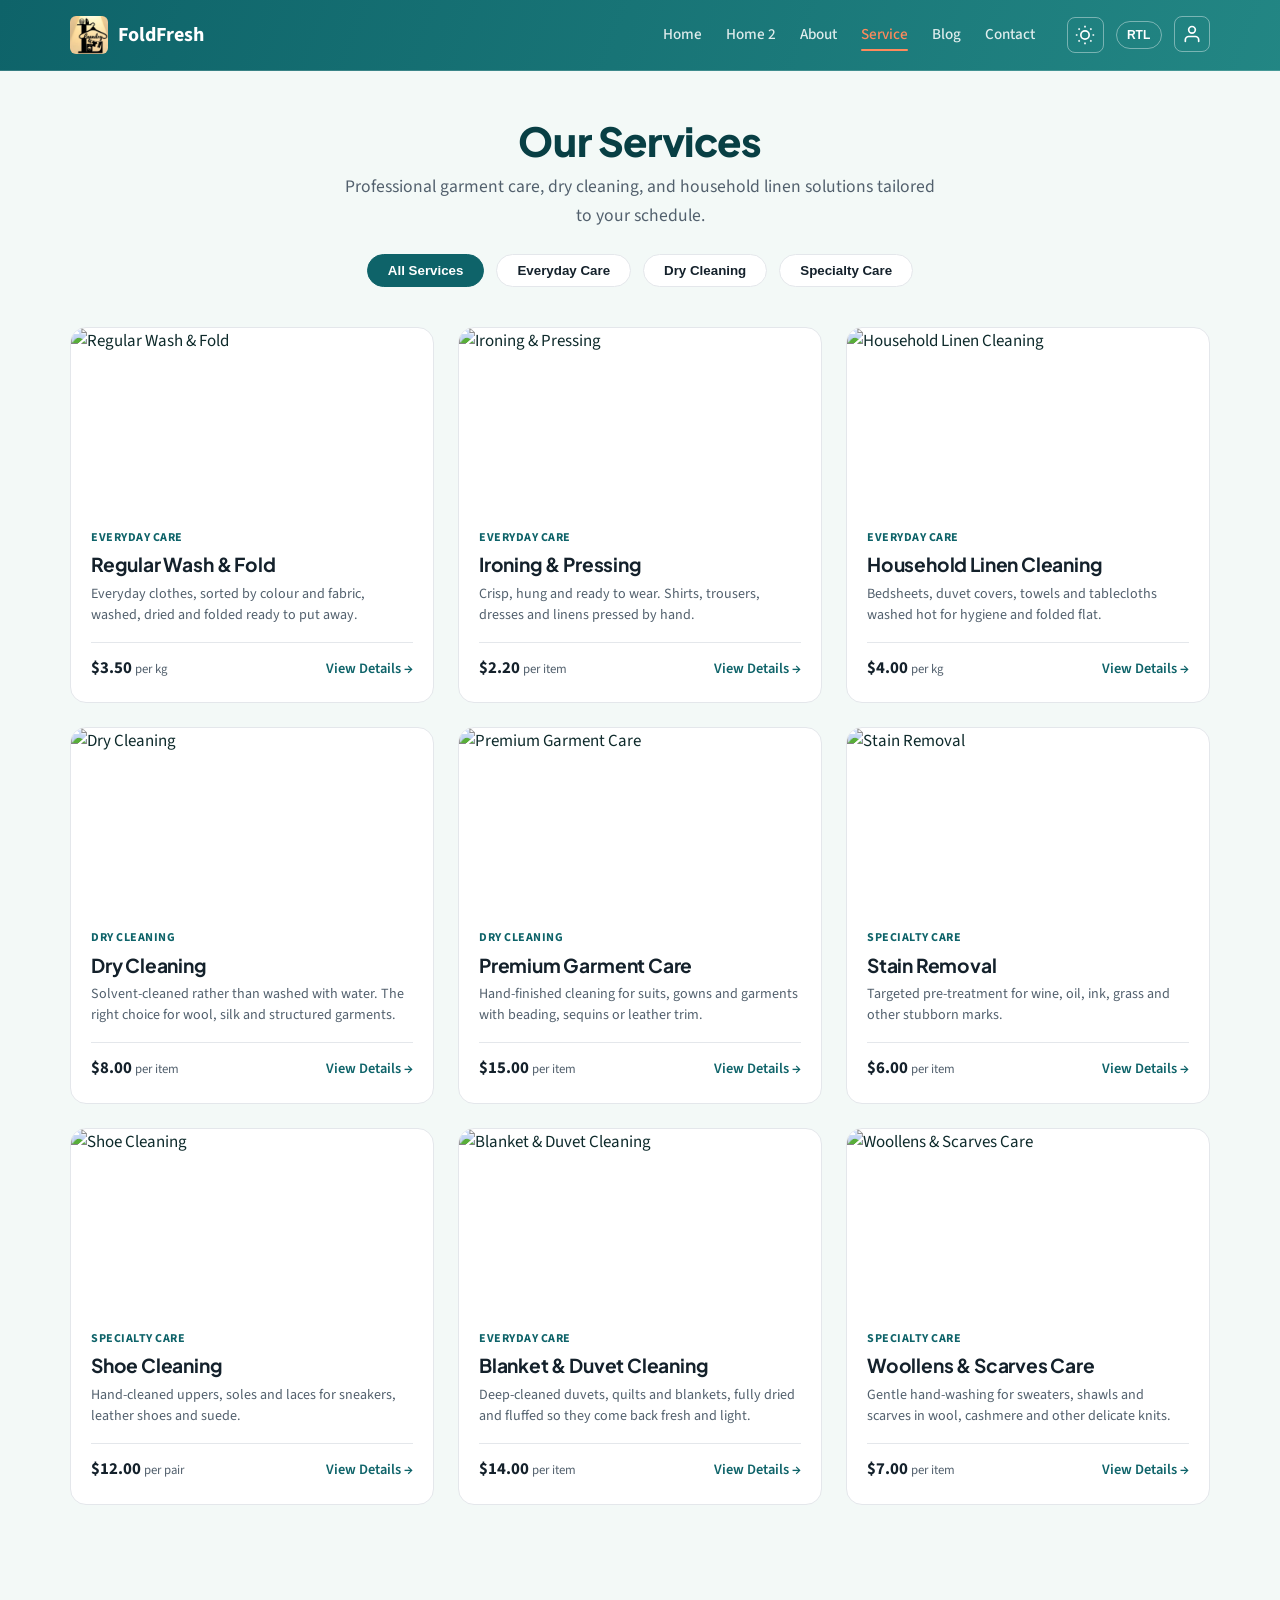
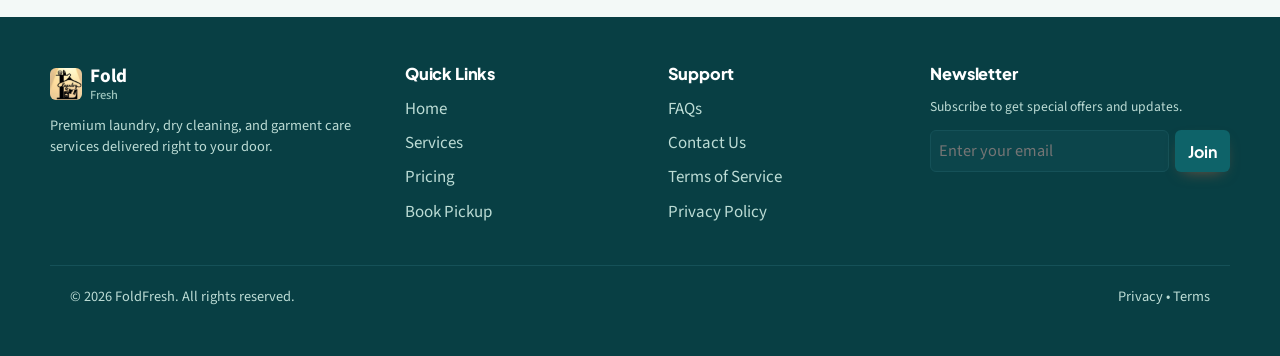
==== services.html @ db2abcd6 "first commit" ====
<!doctype html>
<html lang="en" data-theme="light" dir="ltr">
<head>
<meta charset="utf-8">
<meta name="viewport" content="width=device-width,initial-scale=1">
<title>Our Services | FoldFresh</title>
<link rel="icon" href="assets/favicon.svg" type="image/svg+xml">
<link rel="stylesheet" href="css/style.css">
<style>
  :root{--bg:#f3f9f7;--panel:#ffffff;--ink:#0e2a2b;--ink2:#4b6664;--teal:#0E6369;--teal-d:#083f44;--aqua:#3BB0A4;--coral:#ff8a5c;--coral-d:#e26a3d;--line:#d7e6e2;--ok:#2f8f5b;--warn:#c96a1f;--bad:#d1493f;--r:14px;--wrap:1180px;--fh:'Plus Jakarta Sans',system-ui,sans-serif;--fb:'Source Sans 3',system-ui,sans-serif}
html{scroll-behavior:smooth;scroll-padding-top:84px}
body{margin:0;background:var(--bg);color:var(--ink);font:400 1.06rem/1.65 var(--fb);-webkit-font-smoothing:antialiased}
img{max-width:100%;display:block}a{color:inherit}
h1,h2,h3,h4{font-family:var(--fh);line-height:1.12;margin:0 0 .5em;letter-spacing:-.01em;font-weight:800;color:var(--teal-d)}
h1{font-size:clamp(2.4rem,5.4vw,4.2rem)}h2{font-size:clamp(1.7rem,3.2vw,2.5rem)}h3{font-size:1.22rem}h4{font-size:1.02rem}
p{margin:0 0 1em}
.wrap{max-width:var(--wrap);margin:0 auto;padding:0 1.25rem}
  .section { padding: 3rem 0; }
  
  /* Filter Buttons */
  .filter-bar { display: flex; gap: 0.75rem; justify-content: center; flex-wrap: wrap; margin-bottom: 2.5rem; }
  .filter-btn { background: var(--card-bg); border: 1px solid var(--border-color); color: var(--text-main); padding: 0.5rem 1.25rem; border-radius: 20px; font-weight: 600; cursor: pointer; transition: all 0.2s ease; }
  .filter-btn.active, .filter-btn:hover { background: var(--accent-color); color: #ffffff; border-color: var(--accent-color); }

  /* Services Grid */
  .services-grid { display: grid; grid-template-columns: repeat(3, 1fr); gap: 1.5rem; }
  @media (max-width: 900px) { .services-grid { grid-template-columns: repeat(2, 1fr); } }
  @media (max-width: 600px) { .services-grid { grid-template-columns: 1fr; } }

  .service-card { background: var(--card-bg); border: 1px solid var(--border-color); border-radius: 16px; overflow: hidden; display: flex; flex-direction: column; transition: transform 0.2s ease, box-shadow 0.2s ease; }
  .service-card:hover { transform: translateY(-4px); box-shadow: 0 8px 20px rgba(0,0,0,0.06); }
  .card-img { width: 100%; height: 180px; object-fit: cover; }
  .card-body { padding: 1.25rem; display: flex; flex-direction: column; flex-grow: 1; }
  .card-cat { font-size: 0.75rem; font-weight: 700; color: var(--accent-color); text-transform: uppercase; letter-spacing: 0.5px; margin-bottom: 0.4rem; }
  .card-title { font-size: 1.2rem; font-weight: 700; color: var(--text-main); margin: 0 0 0.5rem 0; }
  .card-desc { font-size: 0.88rem; color: var(--text-muted); line-height: 1.5; margin: 0 0 1rem 0; flex-grow: 1; }
  .card-meta { display: flex; justify-content: space-between; align-items: center; border-top: 1px solid var(--border-color); padding-top: 0.75rem; margin-top: auto; }
  .card-price { font-size: 1.05rem; font-weight: 700; color: var(--text-main); }
  .card-link { color: var(--accent-color); font-weight: 600; text-decoration: none; font-size: 0.9rem; }
  .card-link:hover { text-decoration: underline; }

  /* Footer Styling */
  .site-footer { background: var(--teal-d); color: #bcdcd5; padding: 0 0 2rem; margin-top: 4rem; }
  .fgrid4 { display: grid; grid-template-columns: 1.4fr 1fr 1fr 1.3fr; gap: 2rem; padding: 3rem 0 2rem; }
  @media (max-width: 850px) { .fgrid4 { grid-template-columns: 1fr 1fr; } }
  @media (max-width: 520px) { .fgrid4 { grid-template-columns: 1fr; } }
  .site-footer h4 { color: #fff; margin-bottom: .8rem; margin-top: 0; }
  .site-footer ul { list-style: none; padding: 0; margin: 0; }
  .site-footer li { margin-bottom: .4rem; }
  .site-footer a { text-decoration: none; color: #bcdcd5; transition: color 0.2s; }
  .site-footer a:hover { color: var(--coral); }
  .site-footer .logo b { color: #fff; }
  .site-footer .logo small { color: #9cc4bc; }
  .nl { display: flex; gap: .4rem; }
  .nl input { border-color: #155158; background: #0c454b; color: #fff; border: 1px solid #155158; padding: 0.5rem; border-radius: 6px; width: 100%; }
  .legal { border-top: 1px solid #155158; padding-top: 1.2rem; font-size: .9rem; display: flex; justify-content: space-between; flex-wrap: wrap; gap: .6rem; }
</style>
</head>
<body>

<!-- UPDATED NAVBAR -->
<header class="site-header">
  <div class="wrap header-wrap">
    <a href="index.html" class="logo">
      <img src="assets/logo.png" alt="Brand Logo" width="38" height="38">
      <span class="logo-text">FoldFresh</span>
    </a>
    
    <nav class="nav-container">
      <div class="nav-menu-drawer" id="navMenuDrawer">
        <ul class="nav-links">
          <li><a href="index.html" >Home</a></li>
          <li><a href="home-niche.html">Home 2</a></li>
          <li><a href="about.html">About</a></li>
          <li><a href="services.html" class="is-active">Service</a></li>
          <li><a href="blog.html">Blog</a></li>
          <li><a href="contact.html">Contact</a></li>
        </ul>

        <div class="header-actions">
          <button class="icon-btn theme-toggle" id="themeToggleBtn" aria-label="Toggle Dark/Light Mode" title="Toggle Theme">
            <svg class="sun-icon" width="20" height="20" viewBox="0 0 24 24" fill="none" stroke="currentColor" stroke-width="2"><circle cx="12" cy="12" r="5"/><path d="M12 1v2M12 21v2M4.22 4.22l1.42 1.42M18.36 18.36l1.42 1.42M1 12h2M21 12h2M4.22 19.78l1.42-1.42M18.36 5.64l1.42-1.42"/></svg>
            <svg class="moon-icon" width="20" height="20" viewBox="0 0 24 24" fill="none" stroke="currentColor" stroke-width="2"><path d="M21 12.79A9 9 0 1 1 11.21 3 7 7 0 0 0 21 12.79z"/></svg>
          </button>

          <button class="pill-toggle-btn rtl-toggle" id="rtlToggleBtn" aria-label="Toggle RTL Direction">RTL</button>

          <div class="profile-dropdown-wrapper">
            <button class="icon-btn profile-btn" id="profileDropdownBtn" aria-label="User Account Menu">
              <svg width="20" height="20" viewBox="0 0 24 24" fill="none" stroke="currentColor" stroke-width="2" stroke-linecap="round" stroke-linejoin="round">
                <path d="M20 21v-2a4 4 0 0 0-4-4H8a4 4 0 0 0-4 4v2"></path>
                <circle cx="12" cy="7" r="4"></circle>
              </svg>
            </button>

            <div class="profile-dropdown-menu" id="profileDropdownMenu">
              <div class="dropdown-header">
                <h4>FoldFresh</h4>
                
              </div>
              <ul class="dropdown-links">
                <li><a href="login.html">Login</a></li>
                <li><a href="login.html">Signup</a></li>
              </ul>
            </div>
          </div>
        </div>
      </div>

      <button class="nav-toggle" id="navToggleBtn" aria-label="Toggle menu" aria-expanded="false">
        <span></span><span></span><span></span>
      </button>
    </nav>
  </div>
</header>

<main class="wrap">
  <!-- PAGE HEADER -->
  <section style="text-align: center; padding: 3rem 0 1.5rem;">
    <h1 style="font-size: 2.5rem; margin: 0 0 0.5rem 0;">Our Services</h1>
    <p style="color: var(--text-muted); font-size: 1.1rem; max-width: 600px; margin: 0 auto;">
      Professional garment care, dry cleaning, and household linen solutions tailored to your schedule.
    </p>
  </section>

  <!-- CATEGORY FILTER TABS -->
  <div class="filter-bar" id="filterBar">
    <button class="filter-btn active" data-cat="all">All Services</button>
    <button class="filter-btn" data-cat="everyday">Everyday Care</button>
    <button class="filter-btn" data-cat="dryclean">Dry Cleaning</button>
    <button class="filter-btn" data-cat="specialty">Specialty Care</button>
  </div>

  <!-- SERVICES LISTING GRID -->
  <section class="section" style="padding-top: 0;">
    <div class="services-grid" id="servicesGrid"></div>
  </section>
</main>

<!-- FOOTER -->
<footer class="site-footer">
  <div class="wrap fgrid4">
    <div class="footer-col">
      <a href="index.html" class="logo" style="display: flex; align-items: center; gap: 0.5rem; text-decoration: none;">
        <img src="assets/logo.png" alt="Brand Logo" width="32" height="32">
        <span style="font-size: 1.2rem;"><b>Fold</b><small>Fresh</small></span>
      </a>
      <p style="font-size: 0.9rem; margin-top: 0.75rem; line-height: 1.5;">
        Premium laundry, dry cleaning, and garment care services delivered right to your door.
      </p>
    </div>

    <div class="footer-col">
      <h4>Quick Links</h4>
      <ul>
        <li><a href="index.html">Home</a></li>
        <li><a href="service.html">Services</a></li>
        <li><a href="pricing.html">Pricing</a></li>
        <li><a href="book.html">Book Pickup</a></li>
      </ul>
    </div>

    <div class="footer-col">
      <h4>Support</h4>
      <ul>
        <li><a href="faq.html">FAQs</a></li>
        <li><a href="contact.html">Contact Us</a></li>
        <li><a href="terms.html">Terms of Service</a></li>
        <li><a href="privacy.html">Privacy Policy</a></li>
      </ul>
    </div>

    <div class="footer-col">
      <h4>Newsletter</h4>
      <p style="font-size: 0.85rem; margin-bottom: 0.75rem;">Subscribe to get special offers and updates.</p>
      <form class="nl" onsubmit="event.preventDefault();">
        <input type="email" placeholder="Enter your email" required>
        <button type="submit" class="btn" style="background: var(--accent-color); color: #fff; border: none; padding: 0.5rem 0.8rem; border-radius: 6px; cursor: pointer;">Join</button>
      </form>
    </div>
  </div>

  <div class="wrap legal">
    <p>&copy; 2026 FoldFresh. All rights reserved.</p>
    <div>
      <a href="privacy.html">Privacy</a> &bull; <a href="terms.html">Terms</a>
    </div>
  </div>
</footer>

<script src="js/data.js"></script>
<script>
  document.addEventListener("DOMContentLoaded", () => {
    const servicesGrid = document.getElementById("servicesGrid");
    const filterBtns = document.querySelectorAll(".filter-btn");

    // Render Cards Function
    function renderServices(categoryFilter = "all") {
      const filtered = categoryFilter === "all" 
        ? SERVICES 
        : SERVICES.filter(s => s.cat === categoryFilter);

      servicesGrid.innerHTML = filtered.map(s => {
        const unitText = UNIT_LABEL[s.unit] || s.unit;
        const catText = CATS[s.cat] || s.cat;
        
        return `
          <div class="service-card">
            <img src="${U(s.img)}" alt="${s.name}" class="card-img" loading="lazy">
            <div class="card-body">
              <span class="card-cat">${catText}</span>
              <h3 class="card-title">${s.name}</h3>
              <p class="card-desc">${s.short}</p>
              <div class="card-meta">
                <span class="card-price">$${s.price.toFixed(2)} <small style="font-weight:normal; font-size:0.8rem; color:var(--text-muted);">${unitText}</small></span>
                <a href="service-detail.html?id=${s.id}" class="card-link">View Details &rarr;</a>
              </div>
            </div>
          </div>
        `;
      }).join('');
    }

    // Initial Render
    renderServices("all");

    // Filter Click Handlers
    filterBtns.forEach(btn => {
      btn.addEventListener("click", () => {
        filterBtns.forEach(b => b.classList.remove("active"));
        btn.classList.add("active");
        renderServices(btn.dataset.cat);
      });
    });
  });
</script>
</body>
</html>
---- css/style.css ----
@import url('https://fonts.googleapis.com/css2?family=Plus+Jakarta+Sans:wght@500;600;700;800&family=Source+Sans+3:ital,wght@0,400;0,500;0,600;1,400&display=swap');
*,*::before,*::after{box-sizing:border-box}
:root{--bg:#f3f9f7;--panel:#ffffff;--ink:#0e2a2b;--ink2:#4b6664;--teal:#0E6369;--teal-d:#083f44;--aqua:#3BB0A4;--coral:#ff8a5c;--coral-d:#e26a3d;--line:#d7e6e2;--ok:#2f8f5b;--warn:#c96a1f;--bad:#d1493f;--r:14px;--wrap:1180px;--fh:'Plus Jakarta Sans',system-ui,sans-serif;--fb:'Source Sans 3',system-ui,sans-serif;--brand-gradient:linear-gradient(110deg,#0E6369 0%,#3BB0A4 100%);--contrast:var(--coral);--contrast-d:var(--coral-d)}
html{scroll-behavior:smooth;scroll-padding-top:84px}
body{margin:0;background:var(--bg);color:var(--ink);font:400 1.06rem/1.65 var(--fb);-webkit-font-smoothing:antialiased}
img{max-width:100%;display:block}a{color:inherit}
h1,h2,h3,h4{font-family:var(--fh);line-height:1.12;margin:0 0 .5em;letter-spacing:-.01em;font-weight:800;color:var(--teal-d)}
h1{font-size:clamp(2.4rem,5.4vw,4.2rem)}h2{font-size:clamp(1.7rem,3.2vw,2.5rem)}h3{font-size:1.22rem}h4{font-size:1.02rem}
p{margin:0 0 1em}
.wrap{max-width:var(--wrap);margin:0 auto;padding:0 1.25rem}
.section{padding:clamp(3rem,7vw,5.5rem) 0}
.section.alt{background:var(--panel);border-block:1px solid var(--line)}
.section.dark{background:var(--teal-d);color:#dcefe9}.section.dark h1,.section.dark h2,.section.dark h3{color:#fff}.section.dark .muted,.section.dark .lead{color:#a9cfc7}
.section-head{max-width:40rem;margin-bottom:2.2rem}
.lead{font-size:1.2rem;color:var(--ink2);max-width:36em}.muted{color:var(--ink2)}.small{font-size:.92rem}
.skip{position:absolute;left:-999px}.skip:focus{left:1rem;top:1rem;background:var(--coral);color:#fff;padding:.5rem 1rem;z-index:99;border-radius:8px}
:focus-visible{outline:3px solid var(--teal);outline-offset:3px}
.section.dark :focus-visible,.site-footer :focus-visible{outline-color:var(--coral)}
/* buttons */
.btn{display:inline-flex;align-items:center;justify-content:center;gap:.5rem;font:700 1rem var(--fh);padding:.85rem 1.4rem;border:2px solid var(--coral);background:var(--coral);color:#fff;border-radius:99px;text-decoration:none;cursor:pointer;transition:transform .15s,background .15s,box-shadow .15s;box-shadow:0 6px 16px -8px rgba(226,106,61,.6)}
.btn:hover{background:var(--coral-d);border-color:var(--coral-d);transform:translateY(-2px)}.btn:active{transform:none}
.btn-ghost{background:transparent;color:var(--teal-d);border-color:var(--teal-d);box-shadow:none}.btn-ghost:hover{background:var(--teal-d);color:#fff}
.btn-dark{background:var(--teal-d);border-color:var(--teal-d);box-shadow:none}.btn-dark:hover{background:#062e32}
.btn-sm{padding:.5rem .95rem;font-size:.9rem}
.section.dark .btn-ghost{color:#fff;border-color:#fff}.section.dark .btn-ghost:hover{background:#fff;color:var(--teal-d)}
.btn[disabled]{opacity:.5;cursor:not-allowed;transform:none}
.link{font-family:var(--fh);font-weight:700;color:var(--teal);text-decoration-thickness:2px;text-underline-offset:4px}

@media(max-width:1020px){.burger{display:inline-grid}.nav{display:none;position:absolute;top:100%;left:0;right:0;flex-direction:column;background:var(--bg);padding:1rem 1.25rem 1.4rem;border-bottom:1px solid var(--line);gap:.7rem}.nav.open{display:flex}}
/* icons */
.ico{width:1em;height:1em;stroke:currentColor;fill:none;stroke-width:1.8;stroke-linecap:round;stroke-linejoin:round;flex:none}
/* hero */
.hero{padding:clamp(2.4rem,6vw,5rem) 0 clamp(2.2rem,5vw,4rem);border-bottom:1px solid var(--line);background:radial-gradient(1100px 500px at 85% -10%,#e3f4ee 0%,transparent 60%)}
.hero-grid{display:grid;grid-template-columns:1.05fr .95fr;gap:3rem;align-items:center}
.cta-row{display:flex;flex-wrap:wrap;gap:.8rem;margin:1.6rem 0}
.hero-facts{list-style:none;padding:0;margin:1.8rem 0 0;display:flex;gap:1.5rem;flex-wrap:wrap;color:var(--ink2);font-size:1rem}
.hero-facts li{display:flex;gap:.5rem;align-items:center}.hero-facts .ico{color:var(--aqua);font-size:1.3rem}
.porthole{position:relative;aspect-ratio:1;max-width:480px;margin-inline:auto;width:100%;border-radius:50%;background:var(--teal-d);box-shadow:0 20px 50px -20px rgba(8,63,68,.5)}
.porthole::before{content:"";position:absolute;inset:-14px;border-radius:50%;border:14px solid #eef6f3;box-shadow:0 0 0 2px var(--line)}
.porthole .glass{position:absolute;inset:16px;border-radius:50%;overflow:hidden;background:#0a4a50}
.porthole .glass img{width:100%;height:100%;object-fit:cover;opacity:.9;animation:spin 14s linear infinite}
.porthole .ring{position:absolute;inset:16px;border-radius:50%;border:5px solid rgba(255,255,255,.18);pointer-events:none}
.porthole .door-open{clip-path:circle(0% at 50% 50%);animation:open 1.4s cubic-bezier(.2,.8,.2,1) both}
@keyframes spin{from{transform:rotate(0)}to{transform:rotate(360deg)}}
@keyframes open{from{clip-path:circle(0% at 50% 50%)}to{clip-path:circle(75% at 50% 50%)}}
@media(max-width:900px){.hero-grid{grid-template-columns:1fr}.porthole{max-width:340px}}
.page-head{padding:clamp(2.4rem,5vw,4rem) 0 2rem;border-bottom:1px solid var(--line)}
.page-head h1{font-size:clamp(2.1rem,4.6vw,3.4rem);margin-bottom:.3em}
.crumbs{font:600 .88rem var(--fh);color:var(--ink2);margin-bottom:1rem}.crumbs a{text-decoration:none;color:var(--teal);border-bottom:1px solid var(--line)}
/* layout helpers */
.grid{display:grid;gap:1.5rem}.g2{grid-template-columns:repeat(2,1fr)}.g3{grid-template-columns:repeat(3,1fr)}.g4{grid-template-columns:repeat(4,1fr)}
.split{display:grid;grid-template-columns:1fr 1fr;gap:3rem;align-items:center}
@media(max-width:900px){.g3,.g4{grid-template-columns:repeat(2,1fr)}.split{grid-template-columns:1fr;gap:1.8rem}}
@media(max-width:600px){.g2,.g3,.g4{grid-template-columns:1fr}}
.svc-grid{display:grid;grid-template-columns:repeat(auto-fill,minmax(260px,1fr));gap:1.6rem}
/* service card */
.scard{background:var(--panel);border:1.5px solid var(--line);border-radius:var(--r);overflow:hidden;display:flex;flex-direction:column;transition:box-shadow .2s,transform .2s}
.scard:hover{box-shadow:0 16px 34px -22px rgba(8,63,68,.4);transform:translateY(-3px)}
.scard .ph{position:relative;display:block;aspect-ratio:4/3;overflow:hidden;background:#dcece7}
.scard .ph img{width:100%;height:100%;object-fit:cover;transition:transform .5s}
.scard:hover .ph img{transform:scale(1.06)}
.scard .cat-pill{position:absolute;left:10px;top:10px;background:rgba(14,42,43,.75);color:#fff;font:700 .72rem var(--fh);padding:.25rem .6rem;border-radius:99px}
.scard .body{padding:1.1rem 1.1rem 1.3rem;display:flex;flex-direction:column;gap:.4rem;flex:1}
.scard h3{margin:0;font-size:1.15rem}.scard h3 a{text-decoration:none;color:var(--teal-d)}.scard h3 a:hover{text-decoration:underline}
.scard .sub{color:var(--ink2);font-size:.97rem;flex:1}
.scard .row{display:flex;align-items:center;justify-content:space-between;gap:.5rem;margin-top:.5rem;padding-top:.7rem;border-top:1px dashed var(--line)}
.price{font:800 1.25rem var(--fh);color:var(--teal-d)}.price small{font:500 .85rem var(--fb);color:var(--ink2)}
.tag{display:inline-block;font:700 .76rem var(--fh);padding:.16rem .58rem;border-radius:99px;border:1.5px solid var(--line);background:#eef6f3;color:var(--teal-d)}
.tag.turn{background:#fff2ea;border-color:#f6cdb2;color:var(--coral-d)}
.heart{width:36px;height:36px;border-radius:50%;border:1.5px solid var(--line);background:transparent;display:grid;place-items:center;cursor:pointer;color:var(--teal-d)}
.heart svg{width:18px;height:18px}.heart[aria-pressed=true]{background:var(--coral);border-color:var(--coral);color:#fff}
.heart[aria-pressed=true] svg{fill:currentColor}
/* service rows (overview lists) */
.rows{border-top:2px solid var(--teal-d)}
.row-item{display:grid;grid-template-columns:52px 1fr;gap:1.2rem;align-items:center;padding:1.2rem 0;border-bottom:1px solid var(--line);text-decoration:none}
.row-item .ico-wrap{width:52px;height:52px;border-radius:50%;background:#eaf6f1;display:grid;place-items:center;color:var(--teal)}
.row-item .ico-wrap .ico{font-size:1.5rem}
.row-item h3{margin:0 0 .15rem;color:var(--teal-d)}.row-item p{margin:0;color:var(--ink2)}
a.row-item:hover{background:#f7fbfa}
.rows.two{display:grid;grid-template-columns:1fr 1fr;column-gap:3rem;border-top:0}.rows.two .row-item:nth-child(-n+2){border-top:2px solid var(--teal-d)}
@media(max-width:900px){.rows.two{grid-template-columns:1fr}.rows.two .row-item:nth-child(2){border-top:0}}
/* benefits */
.benefit{border-left:4px solid var(--coral);padding-left:1rem}.benefit h3{margin-bottom:.25rem;color:var(--teal-d)}.benefit p{margin:0;color:var(--ink2)}
.section.dark .benefit{border-color:var(--aqua)}.section.dark .benefit h3{color:#fff}.section.dark .benefit p{color:#a9cfc7}
.quote{background:var(--panel);border:1.5px solid var(--line);border-radius:var(--r);padding:1.4rem;display:flex;flex-direction:column;gap:.8rem;margin:0}
.quote p{margin:0}.quote footer{font:600 .95rem var(--fh);color:var(--ink2);margin-top:auto}.stars{color:var(--coral);letter-spacing:.15em}
.logos{display:flex;flex-wrap:wrap;gap:1rem 2.5rem;margin-top:2.2rem;padding-top:1.5rem;border-top:1px solid var(--line);font:800 1.15rem var(--fh);color:#8fa9a4;letter-spacing:-.02em}
.cta-band{background:linear-gradient(120deg,var(--teal) 0%,var(--aqua) 100%);padding:3.2rem 0}
.cta-band .wrap{display:flex;flex-wrap:wrap;gap:1.5rem;align-items:center;justify-content:space-between}.cta-band h2{margin:0;max-width:24ch;color:#fff}
/* problem/solution */
.ps{display:grid;grid-template-columns:1fr 1fr;gap:0;border:1.5px solid var(--line);border-radius:var(--r);overflow:hidden}
.ps>div{padding:2rem}.ps>div:first-child{background:#fdeee6}.ps>div:last-child{background:#e6f4ef}
.ps ul{padding-left:1.1rem;margin:0}.ps li{margin-bottom:.6rem}
@media(max-width:800px){.ps{grid-template-columns:1fr}}
.steps{counter-reset:s;list-style:none;padding:0;margin:0;display:grid;gap:1.4rem;grid-template-columns:repeat(4,1fr)}
.steps li{counter-increment:s;border-top:3px solid var(--coral);padding-top:.9rem}
.steps li::before{content:counter(s);font:800 2.2rem/1 var(--fh);color:var(--teal);display:block;margin-bottom:.3rem}
.steps h3{margin-bottom:.2rem;color:var(--teal-d)}.steps p{margin:0;color:var(--ink2)}
@media(max-width:900px){.steps{grid-template-columns:repeat(2,1fr)}}
@media(max-width:560px){.steps{grid-template-columns:1fr}}
/* tracker */
.tracker{display:flex;gap:0;list-style:none;padding:0;margin:0;counter-reset:t}
.tracker li{flex:1;text-align:center;position:relative;padding-top:2.4rem}
.tracker li::before{content:"";position:absolute;top:14px;left:-50%;width:100%;height:3px;background:var(--line);z-index:0}
.tracker li:first-child::before{display:none}
.tracker li.done::before{background:var(--teal)}
.tracker b.dot{counter-increment:t;width:30px;height:30px;border-radius:50%;background:#fff;border:3px solid var(--line);display:grid;place-items:center;position:absolute;top:0;left:50%;transform:translateX(-50%);font:800 .85rem var(--fh);color:var(--ink2);z-index:1}
.tracker li.done b.dot{border-color:var(--teal);background:var(--teal);color:#fff}
.tracker li.current b.dot{border-color:var(--coral);background:var(--coral);color:#fff;box-shadow:0 0 0 5px #ffe4d6}
.tracker span{font:700 .84rem var(--fh);display:block;color:var(--ink2)}
.tracker li.done span,.tracker li.current span{color:var(--teal-d)}
@media(max-width:700px){.tracker{flex-wrap:wrap;gap:1.4rem 0}.tracker li{flex:0 0 33.33%;padding-top:2.2rem}.tracker li::before{display:none}}
/* timeline */
.timeline{border-left:3px solid var(--teal-d);margin-left:.5rem;padding-left:1.6rem;display:grid;gap:1.6rem}
.timeline div{position:relative}.timeline div::before{content:"";position:absolute;left:-2.15rem;top:.45rem;width:14px;height:14px;background:var(--coral);border:2px solid var(--teal-d);border-radius:50%}
.timeline b{font:800 1.05rem var(--fh);color:var(--teal-d)}
.team img{aspect-ratio:1;object-fit:cover;width:100%;border-radius:var(--r);border:1.5px solid var(--line)}
.team h3{margin:.7rem 0 0;font-size:1.08rem;color:var(--teal-d)}.team .role{font:600 .9rem var(--fh);color:var(--coral-d);margin-bottom:.3rem}.team p{font-size:.96rem;color:var(--ink2)}
/* catalog layout */
.chips{display:flex;flex-wrap:wrap;gap:.5rem;margin:1.4rem 0 0}
.chip{font:700 .93rem var(--fh);padding:.5rem 1.05rem;border:2px solid var(--teal-d);border-radius:99px;background:transparent;cursor:pointer;color:var(--teal-d)}
.chip[aria-pressed=true]{background:var(--teal-d);color:#fff}
.shop{display:grid;grid-template-columns:250px 1fr;gap:2.4rem;padding:2rem 0 4rem;align-items:start}
.filters{position:sticky;top:90px;display:grid;gap:1rem;background:var(--panel);border:1.5px solid var(--line);border-radius:var(--r);padding:1.2rem}
.filters h2{font-size:1.05rem;margin:0;color:var(--teal-d)}.filters .field{margin:0}
@media(max-width:850px){.shop{grid-template-columns:1fr}.filters{position:static}}
.hint{background:#eaf6f1;border:1.5px solid #bfe3d7;border-radius:var(--r);padding:.7rem 1rem;font-size:.98rem;margin-bottom:1.2rem;color:var(--teal-d)}
.result-bar{display:flex;justify-content:space-between;align-items:center;margin-bottom:1.2rem;flex-wrap:wrap;gap:.6rem}
.empty{border:2px dashed #b9d3cd;border-radius:var(--r);padding:2.5rem;text-align:center;grid-column:1/-1}
/* forms */
label,.lbl{display:block;font:700 .93rem var(--fh);margin-bottom:.3rem;color:var(--teal-d)}
input,select,textarea{width:100%;font:400 1.02rem var(--fb);padding:.65rem .8rem;border:1.6px solid var(--line);border-radius:10px;background:#fff;color:var(--ink)}
input:focus,select:focus,textarea:focus{border-color:var(--teal)}
textarea{min-height:120px;resize:vertical}
input[type=checkbox],input[type=radio]{width:auto;accent-color:var(--teal)}
.field{margin-bottom:1rem}.field .err{display:none;color:var(--bad);font:600 .88rem var(--fh);margin-top:.25rem}
.field.bad input,.field.bad select,.field.bad textarea{border-color:var(--bad)}.field.bad .err{display:block}
.fgrid{display:grid;grid-template-columns:1fr 1fr;gap:0 1.2rem}@media(max-width:640px){.fgrid{grid-template-columns:1fr}}
.checks{display:grid;grid-template-columns:1fr 1fr;gap:.4rem 1rem;margin-bottom:1rem}.checks label{font:500 1rem var(--fb);display:flex;gap:.5rem;align-items:center;margin:0;color:var(--ink)}
fieldset{border:1.5px solid var(--line);border-radius:var(--r);padding:1rem 1.2rem 1.2rem;margin:0 0 1.4rem;background:#f8fbfa}legend{font:800 1.05rem var(--fh);padding:0 .5rem;color:var(--teal-d)}
.panel{background:var(--panel);border:1.5px solid var(--line);border-radius:var(--r);padding:1.6rem}
.notice{border:1.5px solid #bfe3d7;background:#eaf6f1;border-radius:var(--r);padding:1.2rem 1.4rem;color:var(--teal-d)}.notice.bad{border-color:#f3c3bc;background:#fdeeec;color:var(--bad)}
/* qty stepper */
.stepper{display:inline-flex;align-items:center;gap:.5rem;border:1.5px solid var(--line);border-radius:99px;padding:.2rem .3rem}
.stepper button{width:26px;height:26px;border:0;background:#eaf6f1;border-radius:50%;cursor:pointer;font-weight:800;color:var(--teal-d)}
.stepper span{min-width:1.4rem;text-align:center;font:700 .95rem var(--fh)}
/* basket item row */
.bi{display:grid;grid-template-columns:1fr auto;gap:.4rem;padding:.9rem 0;border-bottom:1px solid var(--line);align-items:center}
.bi b{font:700 .98rem/1.3 var(--fh);display:block;color:var(--teal-d)}.bi .unit{color:var(--ink2);font-size:.88rem}
.sum{display:flex;justify-content:space-between;font:800 1.15rem var(--fh);margin-bottom:.8rem;color:var(--teal-d)}
/* detail */
.detail{display:grid;grid-template-columns:1.05fr .95fr;gap:3rem;padding:2rem 0 3rem;align-items:start}
@media(max-width:900px){.detail{grid-template-columns:1fr}}
.detail .ph{aspect-ratio:4/3;border-radius:var(--r);overflow:hidden;border:1.5px solid var(--line)}
.buybox .price{font-size:2rem}.buybox .cta-row{margin:1.2rem 0}
.tbl{width:100%;border-collapse:collapse;font-size:1rem}.tbl th,.tbl td{text-align:left;padding:.65rem .8rem;border-bottom:1px solid var(--line);vertical-align:top}
.tbl th{font:700 .93rem var(--fh);width:38%;background:#f2f8f6;color:var(--teal-d)}
.tbl.wide th{width:auto}.tbl-wrap{overflow-x:auto;border:1.5px solid var(--line);border-radius:var(--r);background:var(--panel)}
.ticks{list-style:none;padding:0;margin:0}.ticks li{display:flex;gap:.6rem;margin-bottom:.5rem}.ticks .ico{color:var(--teal);margin-top:.3rem}
/* pricing */
.toggle{display:inline-flex;border:2px solid var(--teal-d);border-radius:99px;overflow:hidden;margin-bottom:2rem}
.toggle button{font:700 .93rem var(--fh);padding:.55rem 1.2rem;border:0;background:transparent;cursor:pointer;color:var(--teal-d)}.toggle button[aria-pressed=true]{background:var(--teal-d);color:#fff}
.plan{background:var(--panel);border:1.5px solid var(--line);border-radius:var(--r);display:flex;flex-direction:column}
.plan header{padding:1.3rem 1.4rem;border-bottom:1.5px solid var(--line)}.plan.best header{background:linear-gradient(120deg,var(--teal),var(--aqua));border-radius:var(--r) var(--r) 0 0}.plan.best header h3,.plan.best header .amt{color:#fff}
.plan h3{margin:0;color:var(--teal-d)}.plan .amt{font:800 2.3rem/1 var(--fh);margin-top:.6rem;color:var(--teal-d)}.plan .amt small{font:500 1rem var(--fb);color:var(--ink2)}
.plan.best .amt small{color:#e3f4ee}
.plan .in{padding:1.3rem 1.4rem;display:flex;flex-direction:column;gap:1rem;flex:1}.plan .in .btn{margin-top:auto}
/* FAQ */
details{border-bottom:1px solid var(--line);padding:1rem 0}details:first-of-type{border-top:2px solid var(--teal-d)}
summary{font:700 1.12rem var(--fh);cursor:pointer;list-style:none;display:flex;justify-content:space-between;gap:1rem;color:var(--teal-d)}
summary::-webkit-details-marker{display:none}summary::after{content:"+";font-size:1.5rem;line-height:1;color:var(--coral)}details[open] summary::after{content:"\2212"}
details p{margin:.7rem 0 0;color:var(--ink2);max-width:60ch}
/* blog */
.post-row{display:grid;grid-template-columns:260px 1fr;gap:1.6rem;padding:1.5rem 0;border-bottom:1px solid var(--line);text-decoration:none}
.post-row img{aspect-ratio:4/3;object-fit:cover;width:100%;border-radius:10px;border:1.5px solid var(--line)}
.post-row h3{font-size:1.4rem;margin:.3rem 0;color:var(--teal-d)}.post-row:hover h3{text-decoration:underline}
.meta{font:600 .9rem var(--fh);color:var(--ink2);display:flex;flex-wrap:wrap;gap:.3rem 1rem}
@media(max-width:700px){.post-row{grid-template-columns:1fr}}
.blog-layout{display:grid;grid-template-columns:1fr 300px;gap:3rem;padding:2rem 0 4rem;align-items:start}@media(max-width:900px){.blog-layout{grid-template-columns:1fr}}
.prose{max-width:66ch}.prose p{font-size:1.12rem;line-height:1.75}.prose h2{font-size:1.5rem;margin-top:1.6em;color:var(--teal-d)}
.prose blockquote{margin:1.6rem 0;padding-left:1.2rem;border-left:4px solid var(--coral);font-size:1.25rem;font-style:italic;color:var(--teal-d)}
.author{display:flex;gap:1rem;align-items:center;border:1.5px solid var(--line);border-radius:var(--r);padding:1rem;background:var(--panel);margin-top:2.5rem}.author img{width:70px;height:70px;border-radius:50%;object-fit:cover}
.side h3{font-size:1.02rem;border-bottom:2px solid var(--teal-d);padding-bottom:.4rem;color:var(--teal-d)}.side ul{list-style:none;padding:0;margin:0 0 2rem}.side li{padding:.35rem 0;border-bottom:1px solid var(--line)}.side a{text-decoration:none;color:var(--ink)}.side a:hover{text-decoration:underline}
.cover{width:100%;aspect-ratio:16/8;object-fit:cover;border:1.5px solid var(--line);border-radius:var(--r);margin:1.5rem 0 2rem}
.related{display:grid;grid-template-columns:repeat(3,1fr);gap:1.2rem}.related a{text-decoration:none}.related img{aspect-ratio:4/3;object-fit:cover;width:100%;border-radius:10px}.related b{font:700 1rem var(--fh);display:block;margin-top:.4rem;color:var(--teal-d)}@media(max-width:700px){.related{grid-template-columns:1fr}}
/* contact */
.contact-list{list-style:none;padding:0;margin:0 0 1.5rem}.contact-list li{display:flex;gap:.8rem;padding:.7rem 0;border-bottom:1px solid var(--line)}.contact-list .ico-wrap{width:40px;height:40px;border-radius:50%;background:#eaf6f1;display:grid;place-items:center;color:var(--teal);flex:none}
.map{width:100%;height:380px;border:1.5px solid var(--line);border-radius:var(--r)}
.area-grid{display:grid;grid-template-columns:repeat(auto-fill,minmax(180px,1fr));gap:.8rem}
.area{border:1.5px solid var(--line);border-radius:10px;padding:.7rem .9rem;display:flex;justify-content:space-between;align-items:center;background:var(--panel)}
.pay-grid{display:flex;flex-wrap:wrap;gap:1rem}.pay{display:flex;align-items:center;gap:.6rem;border:1.5px solid var(--line);border-radius:10px;padding:.6rem 1rem;background:var(--panel)}
/* footer */
.site-footer{background:var(--teal-d);color:#bcdcd5;padding:0 0 2rem}
.fgrid4{display:grid;grid-template-columns:1.4fr 1fr 1fr 1.3fr;gap:2rem;padding:3rem 0 2rem}@media(max-width:850px){.fgrid4{grid-template-columns:1fr 1fr}}@media(max-width:520px){.fgrid4{grid-template-columns:1fr}}
.site-footer h4{color:#fff;margin-bottom:.8rem}.site-footer ul{list-style:none;padding:0;margin:0}.site-footer li{margin-bottom:.4rem}.site-footer a{text-decoration:none}.site-footer a:hover{color:var(--coral)}
.site-footer .logo b{color:#fff}.site-footer .logo small{color:#9cc4bc}
.nl{display:flex;gap:.4rem}.nl input{border-color:#155158;background:#0c454b;color:#fff}.legal{border-top:1px solid #155158;padding-top:1.2rem;font-size:.9rem;display:flex;justify-content:space-between;flex-wrap:wrap;gap:.6rem}
/* basket drawer */
.scrim{position:fixed;inset:0;background:rgba(8,40,44,.5);opacity:0;pointer-events:none;transition:opacity .2s;z-index:50}.scrim.on{opacity:1;pointer-events:auto}
.drawer{position:fixed;top:0;right:0;bottom:0;width:min(420px,100%);background:var(--bg);border-left:1.5px solid var(--line);z-index:60;transform:translateX(100%);transition:transform .25s;display:flex;flex-direction:column}
.drawer.on{transform:none}.drawer header{display:flex;justify-content:space-between;align-items:center;padding:1rem 1.2rem;border-bottom:1.5px solid var(--line)}.drawer h2{margin:0;font-size:1.3rem;color:var(--teal-d)}
.drawer .items{flex:1;overflow:auto;padding:1rem 1.2rem}.drawer footer{padding:1.2rem;border-top:1.5px solid var(--line);background:var(--panel)}
.toast{position:fixed;left:50%;bottom:1.5rem;transform:translate(-50%,120px);background:var(--teal-d);color:#fff;padding:.8rem 1.3rem;border-radius:10px;font:600 1rem var(--fh);z-index:80;transition:transform .25s;max-width:90vw}.toast.on{transform:translate(-50%,0)}
/* dashboard */
.dash{display:grid;grid-template-columns:230px 1fr;gap:2rem;padding:2rem 0 4rem;align-items:start}@media(max-width:850px){.dash{grid-template-columns:1fr}}
.dnav{display:grid;gap:.3rem;position:sticky;top:90px}.dnav button{text-align:left;font:700 .98rem var(--fh);padding:.7rem 1rem;border:2px solid transparent;background:transparent;border-radius:10px;cursor:pointer;color:var(--teal-d)}
.dnav button[aria-selected=true]{background:var(--teal-d);color:#fff}.dnav button:hover{border-color:var(--teal-d)}
@media(max-width:850px){.dnav{grid-auto-flow:column;overflow:auto;position:static}}
.stat{border-left:4px solid var(--coral);padding:.2rem 0 .2rem 1rem}.stat b{font:800 2.1rem/1 var(--fh);display:block;color:var(--teal-d)}.stat span{color:var(--ink2);font-size:.97rem}
.status{font:700 .78rem var(--fh);padding:.15rem .6rem;border-radius:99px;background:#eef2f1;border:1.5px solid var(--ink2);white-space:nowrap;color:var(--ink2)}.status.done{background:#e2f4ea;border-color:var(--ok);color:var(--ok)}.status.wait{background:#fdeee0;border-color:var(--warn);color:var(--warn)}
/* full-screen pages */
.center-page{min-height:calc(100vh - 72px);display:grid;place-items:center;padding:3rem 1.25rem;text-align:center}
.blank-frame{background:var(--panel);border:1.5px solid var(--line);border-radius:24px;padding:3rem 2rem;max-width:620px;margin:0 auto}
.blank-frame h1{font-size:clamp(4rem,14vw,8rem);margin:0;line-height:.9;color:var(--coral)}
.auth{max-width:520px;margin:3rem auto 5rem}
.tabs{display:flex;border-bottom:2px solid var(--teal-d);margin-bottom:1.4rem}.tabs button{flex:1;font:800 1.05rem var(--fh);padding:.8rem;border:0;background:transparent;cursor:pointer;color:var(--ink2)}.tabs button[aria-selected=true]{background:var(--teal-d);color:#fff}
.legal-doc{max-width:72ch;padding:2rem 0 4rem}.legal-doc h2{font-size:1.4rem;margin-top:1.8em;color:var(--teal-d)}
@media(prefers-reduced-motion:reduce){*,*::before,*::after{animation:none!important;transition:none!important;scroll-behavior:auto!important}}
/* ==========================================================================
   HEADER & NAVIGATION BAR STYLES
   ========================================================================== */

:root {
  --header-bg: linear-gradient(110deg,#0E6369 0%,#3BB0A4 100%);
  --text-main: #14212b;
  --text-muted: #52606d;
  --accent-color: #0E6369;
  --border-color: #e4e7eb;
  --dropdown-bg: #ffffff;
  --drawer-bg: #ffffff;
  --hover-bg: rgba(0, 0, 0, 0.05);
}

/* Dark Mode Theme Overrides */
html[data-theme="dark"] {
  --header-bg: linear-gradient(110deg,#082f33 0%,#0E6369 100%);
  --text-main: #f5efe6;
  --text-muted: #9aa5b1;
  --accent-color: #3BB0A4;
  --border-color: #2a363f;
  --dropdown-bg: #1a232a;
  --drawer-bg: #12181b;
  --hover-bg: rgba(255, 255, 255, 0.08);
}

/* Base Header Layout */
.site-header {
  position: sticky;
  top: 0;
  width: 100%;
  background: var(--header-bg);
  background-size: 220% 220%;
  animation: ffHeaderShift 14s ease infinite;
  border-bottom: 1px solid rgba(255,255,255,.16);
  z-index: 1000;
  transition: border-color 0.3s ease;
}
@keyframes ffHeaderShift{0%{background-position:0% 50%}50%{background-position:100% 50%}100%{background-position:0% 50%}}

/* Header foreground: light text/icons over the teal→turquoise gradient, with coral as the contrast accent */
.site-header .logo,
.site-header .logo b,
.site-header .logo-text,
.site-header .nav-toggle span{color:#fff}
.site-header .logo small{color:rgba(255,255,255,.78)}
.site-header .nav-toggle span{background-color:#fff}
.site-header .nav a,
.site-header .nav-links a{color:rgba(255,255,255,.86)}
.site-header .nav a:hover,.site-header .nav a[aria-current="page"],
.site-header .nav-links a:hover,.site-header .nav-links a.is-active{color:var(--contrast)}
.site-header .nav-links a.is-active::after{background-color:var(--contrast)}
.site-header .tools .icon-btn,
.site-header .icon-btn,
.site-header .pill-toggle-btn{border-color:rgba(255,255,255,.4);color:#fff}
.site-header .tools .icon-btn:hover,
.site-header .icon-btn:hover,
.site-header .pill-toggle-btn:hover{background:rgba(255,255,255,.18)}
.site-header .burger{color:#fff}
@media(max-width:1020px){.site-header .nav.open{background:var(--bg)}}

.header-wrap {
  display: flex;
  align-items: center;
  justify-content: space-between;
  height: 70px;
  padding: 0 1.5rem;
  max-width: 1200px;
  margin: 0 auto;
}

/* Brand Logo */
.logo {
  display: flex;
  align-items: center;
  gap: 0.6rem;
  text-decoration: none;
  font-weight: 700;
  font-size: 1.25rem;
  color: var(--text-main);
}

.logo img {
  border-radius: 6px;
  object-fit: cover;
}

/* Navigation Container */
.nav-container {
  display: flex;
  align-items: center;
}

.nav-menu-drawer {
  display: flex;
  align-items: center;
  gap: 2rem;
}

.nav-links {
  display: flex;
  align-items: center;
  gap: 1.5rem;
  list-style: none;
  margin: 0;
  padding: 0;
}

.nav-links a {
  text-decoration: none;
  color: var(--text-muted);
  font-weight: 500;
  font-size: 0.95rem;
  transition: color 0.2s ease;
}

.nav-links a:hover,
.nav-links a.is-active {
  color: var(--accent-color);
}

/* Desktop Action Buttons */
.header-actions {
  display: flex;
  align-items: center;
  gap: 0.75rem;
}

.icon-btn {
  background: transparent;
  border: 1px solid var(--border-color);
  color: var(--text-main);
  border-radius: 8px;
  padding: 0.45rem;
  cursor: pointer;
  display: inline-flex;
  align-items: center;
  justify-content: center;
  transition: background-color 0.2s ease, border-color 0.2s ease;
}

.icon-btn:hover {
  background-color: var(--hover-bg);
}

/* Theme Toggle Sun/Moon Icons */
.theme-toggle .moon-icon { display: none; }
html[data-theme="dark"] .theme-toggle .sun-icon { display: none; }
html[data-theme="dark"] .theme-toggle .moon-icon { display: block; }

/* RTL Toggle Button */
.pill-toggle-btn {
  background: transparent;
  border: 1px solid var(--border-color);
  color: var(--text-main);
  font-weight: 600;
  font-size: 0.75rem;
  padding: 0.35rem 0.65rem;
  border-radius: 20px;
  cursor: pointer;
  transition: all 0.2s ease;
}

.pill-toggle-btn:hover {
  background-color: var(--hover-bg);
}

/* ==========================================================================
   PROFILE DROPDOWN MENU
   ========================================================================== */

.profile-dropdown-wrapper {
  position: relative;
  display: inline-block;
}

.profile-dropdown-menu {
  position: absolute;
  top: calc(100% + 10px);
  right: 0;
  width: 220px;
  background-color: var(--dropdown-bg);
  border: 1px solid var(--border-color);
  border-radius: 10px;
  box-shadow: 0 10px 25px rgba(0, 0, 0, 0.12);
  display: none;
  flex-direction: column;
  z-index: 1005;
  overflow: hidden;
}

/* Support Right-to-Left Layout */
html[dir="rtl"] .profile-dropdown-menu {
  right: auto;
  left: 0;
}

.profile-dropdown-menu.is-open {
  display: flex;
}

.dropdown-header {
  padding: 0.85rem 1rem;
  border-bottom: 1px solid var(--border-color);
}

.dropdown-header h4 {
  margin: 0;
  font-size: 0.95rem;
  color: var(--text-main);
}

.dropdown-header p {
  margin: 0.2rem 0 0;
  font-size: 0.75rem;
  color: var(--text-muted);
}

.dropdown-links {
  list-style: none;
  margin: 0;
  padding: 0.4rem 0;
}

.dropdown-links li a {
  display: block;
  padding: 0.5rem 1rem;
  text-decoration: none;
  font-size: 0.85rem;
  color: var(--text-main);
  transition: background-color 0.2s ease;
}

.dropdown-links li a:hover {
  background-color: var(--hover-bg);
}

/* Mobile Hamburger Toggle Button */
.nav-toggle {
  display: none;
  background: none;
  border: none;
  cursor: pointer;
  flex-direction: column;
  gap: 5px;
  padding: 0.5rem;
}

.nav-toggle span {
  display: block;
  width: 22px;
  height: 2px;
  background-color: var(--text-main);
  transition: all 0.3s ease;
}

/* ==========================================================================
   MOBILE RESPONSIVE DRAWER (Max-width: 868px)
   ========================================================================== */

@media (max-width: 868px) {
  .nav-toggle {
    display: flex;
  }

  .nav-menu-drawer {
    position: fixed;
    top: 70px;
    right: -100%;
    width: 280px;
    height: calc(100vh - 70px);
    background-color: var(--drawer-bg);
    border-left: 1px solid var(--border-color);
    flex-direction: column;
    align-items: flex-start;
    padding: 2rem 1.5rem;
    gap: 1.5rem;
    transition: right 0.3s ease-in-out, left 0.3s ease-in-out;
    box-shadow: -5px 0 20px rgba(0, 0, 0, 0.1);
    z-index: 1000;
  }

  html[dir="rtl"] .nav-menu-drawer {
    right: auto;
    left: -100%;
    border-left: none;
    border-right: 1px solid var(--border-color);
  }

  .nav-menu-drawer.is-open {
    right: 0;
  }

  html[dir="rtl"] .nav-menu-drawer.is-open {
    left: 0;
  }

  .nav-links {
    flex-direction: column;
    align-items: flex-start;
    width: 100%;
    gap: 1rem;
  }

  .nav-links li {
    width: 100%;
  }

  .nav-links a {
    font-size: 1.05rem;
    display: block;
    width: 100%;
  }

  .header-actions {
    width: 100%;
    flex-wrap: wrap;
    padding-top: 1.5rem;
    border-top: 1px solid var(--border-color);
    gap: 0.75rem;
  }

  .profile-dropdown-wrapper {
    width: 100%;
  }

  /* Un-float profile dropdown on mobile drawer */
  .profile-dropdown-menu {
    position: static;
    width: 100%;
    margin-top: 0.5rem;
    box-shadow: none;
  }
}
/* Base link styling */
.nav-links a {
  position: relative;
  text-decoration: none;
  color: var(--text-muted);
  font-weight: 500;
  font-size: 0.95rem;
  padding: 0.4rem 0;
  transition: color 0.3s ease;
}

/* Active and Hover state color */
.nav-links a:hover,
.nav-links a.is-active {
  color: var(--accent-color);
}

/* Bottom indicator line for the active page */
.nav-links a.is-active::after {
  content: '';
  position: absolute;
  bottom: 0;
  left: 0;
  width: 100%;
  height: 2px;
  background-color: var(--accent-color);
  border-radius: 2px;
}

/* ==========================================================================
   DEFAULT (LIGHT) TOKENS USED BY services / blog pages
   ========================================================================== */
:root{--card-bg:#ffffff;--section-alt-bg:#eef6f3;--deep:#083f44}

/* ==========================================================================
   DARK THEME  (html[data-theme="dark"])  -> deep green / teal palette
   ========================================================================== */
html[data-theme="dark"]{
  color-scheme:dark;
  --bg:#0a1e20;
  --panel:#0f2a2d;
  --ink:#e3f1ee;
  --ink2:#9fc0ba;
  --teal:#3BB0A4;
  --teal-d:#d9f2ed;          /* used for headings / text, so it turns light */
  --aqua:#3BB0A4;
  --line:#1f4a4d;
  --deep:#06262a;            /* deep teal for footer, dark sections, buttons */
  --card-bg:#0f2a2d;
  --section-alt-bg:#0c2427;
  --brand-gradient:linear-gradient(110deg,#06262a 0%,#0E6369 100%);
  --header-bg:linear-gradient(110deg,#06262a 0%,#0b4a50 100%);
  --text-main:#e3f1ee;
  --text-muted:#9fc0ba;
  --accent-color:#3BB0A4;
  --border-color:#1f4a4d;
  --dropdown-bg:#0f2a2d;
  --drawer-bg:#0a1e20;
  --hover-bg:rgba(255,255,255,.08);
}
/* solid deep-teal surfaces (they used --teal-d as a background before) */
html[data-theme="dark"] .section.dark,
html[data-theme="dark"] .site-footer,
html[data-theme="dark"] .toast,
html[data-theme="dark"] .btn-dark,
html[data-theme="dark"] .porthole{background:var(--deep);color:#dcefe9}
html[data-theme="dark"] .section.dark{border-block:1px solid var(--line)}
html[data-theme="dark"] .btn-dark{border-color:#2a6a6d;color:#fff}
html[data-theme="dark"] .btn-dark:hover{background:#041c1f}
html[data-theme="dark"] .cta-band{background:linear-gradient(120deg,#0b4a50 0%,#14766f 100%)}
/* selected / hover states that were "dark bg + white text" */
html[data-theme="dark"] .btn-ghost:hover,
html[data-theme="dark"] .chip[aria-pressed=true],
html[data-theme="dark"] .toggle button[aria-pressed=true],
html[data-theme="dark"] .dnav button[aria-selected=true],
html[data-theme="dark"] .tabs button[aria-selected=true],
html[data-theme="dark"] .filter-btn.active,
html[data-theme="dark"] .filter-btn:hover,
html[data-theme="dark"] .chip.active,
html[data-theme="dark"] .chip:hover{background:var(--teal);border-color:var(--teal);color:#062326}
html[data-theme="dark"] .section.dark .btn-ghost{color:#fff;border-color:#fff}
html[data-theme="dark"] .section.dark .btn-ghost:hover{background:#fff;color:#083f44}
/* light hard-coded backgrounds */
html[data-theme="dark"] .hero{background:radial-gradient(1100px 500px at 85% -10%,#0f3a3d 0%,transparent 60%)}
html[data-theme="dark"] .porthole::before{border-color:#123638;box-shadow:0 0 0 2px var(--line)}
html[data-theme="dark"] .scard .ph{background:#123638}
html[data-theme="dark"] .tag{background:#123638;color:var(--ink)}
html[data-theme="dark"] .tag.turn{background:#3a2419;border-color:#6b3d25;color:#ffb38f}
html[data-theme="dark"] .row-item .ico-wrap,
html[data-theme="dark"] .contact-list .ico-wrap{background:#123c3f}
html[data-theme="dark"] a.row-item:hover{background:#0f3033}
html[data-theme="dark"] .services-grid-3x2 .row-item{background:var(--panel)}
html[data-theme="dark"] .ps>div:first-child{background:#2b1e1a}
html[data-theme="dark"] .ps>div:last-child{background:#0f3033}
html[data-theme="dark"] .tracker b.dot{background:var(--panel)}
html[data-theme="dark"] .tracker li.done b.dot{background:var(--teal);color:#062326}
html[data-theme="dark"] .tracker li.current b.dot{box-shadow:0 0 0 5px rgba(255,138,92,.25)}
html[data-theme="dark"] .hint,
html[data-theme="dark"] .notice{background:#0f3033;border-color:#1f5a5c;color:var(--ink)}
html[data-theme="dark"] .notice.bad{background:#2e1715;border-color:#6b2a25;color:#ff9d94}
html[data-theme="dark"] input,
html[data-theme="dark"] select,
html[data-theme="dark"] textarea{background:#0b2124;color:var(--ink);border-color:var(--line)}
html[data-theme="dark"] ::placeholder{color:#6f948e}
html[data-theme="dark"] .nl input{background:#0c3236;border-color:#1f5a5c;color:#fff}
html[data-theme="dark"] fieldset{background:#0c2427}
html[data-theme="dark"] .stepper button{background:#123c3f;color:var(--ink)}
html[data-theme="dark"] .tbl th{background:#0f3033}
html[data-theme="dark"] .status{background:#123638;color:var(--ink2);border-color:var(--ink2)}
html[data-theme="dark"] .status.done{background:#12362a;color:#6fd39a;border-color:#6fd39a}
html[data-theme="dark"] .status.wait{background:#3a2a14;color:#f0a25c;border-color:#f0a25c}
html[data-theme="dark"] .empty{border-color:#2a5a5c}
html[data-theme="dark"] .logos{color:#5f8c86}
html[data-theme="dark"] .heart[aria-pressed=true]{color:#fff}
html[data-theme="dark"] .link{color:var(--aqua)}
html[data-theme="dark"] .crumbs a{color:var(--aqua)}
html[data-theme="dark"] .map{filter:invert(.9) hue-rotate(160deg) brightness(.9)}

/* ==========================================================================
   MOBILE NAVBAR  (<= 868px)
   Dark-mode / RTL / profile icons sit in the bar next to the hamburger.
   The hamburger opens the drawer with Home, Home 2, About, Service, Blog, Contact.
   (main.js moves .header-actions into the bar on mobile and back on desktop.)
   ========================================================================== */
.pill-toggle-btn.is-active{background:rgba(255,255,255,.25)}

@media (max-width:868px){
  .header-wrap{padding:0 1rem}
  .nav-container{gap:.4rem}

  /* icon group in the header bar */
  .nav-container > .header-actions{
    width:auto;flex-wrap:nowrap;padding:0;border:0;gap:.4rem;
    margin-inline-end:.3rem;
  }
  .nav-container > .header-actions .profile-dropdown-wrapper{width:auto}
  .nav-container > .header-actions .profile-dropdown-menu{
    position:absolute;width:200px;margin:0;
    box-shadow:0 10px 25px rgba(0,0,0,.25);
  }

  /* slide-in drawer contains only the page links */
  .nav-menu-drawer{
    height:calc(100vh - 70px);height:calc(100dvh - 70px);
    overflow-y:auto;
    visibility:hidden;
    transition:right .3s ease-in-out,left .3s ease-in-out,visibility .3s;
  }
  .nav-menu-drawer.is-open{visibility:visible}

  /* links were white-on-white here; make them follow the theme */
  .site-header .nav-menu-drawer .nav-links a{
    color:var(--text-main);padding:.7rem 0;border-bottom:1px solid var(--border-color);
  }
  .site-header .nav-menu-drawer .nav-links a:hover,
  .site-header .nav-menu-drawer .nav-links a.is-active{color:var(--accent-color)}
  .site-header .nav-menu-drawer .nav-links a.is-active::after{background-color:var(--accent-color);bottom:-1px}
}

/* hamburger -> X */
.nav-toggle.is-open span:nth-child(1){transform:translateY(7px) rotate(45deg)}
.nav-toggle.is-open span:nth-child(2){opacity:0}
.nav-toggle.is-open span:nth-child(3){transform:translateY(-7px) rotate(-45deg)}

/* footer logo: stack name + tagline */
.site-footer .logo{display:flex;align-items:center;gap:.7rem;text-decoration:none}
.site-footer .logo > span{display:flex;flex-direction:column;line-height:1.2}
.site-footer .logo small{display:block;font-size:.78rem;font-weight:500}
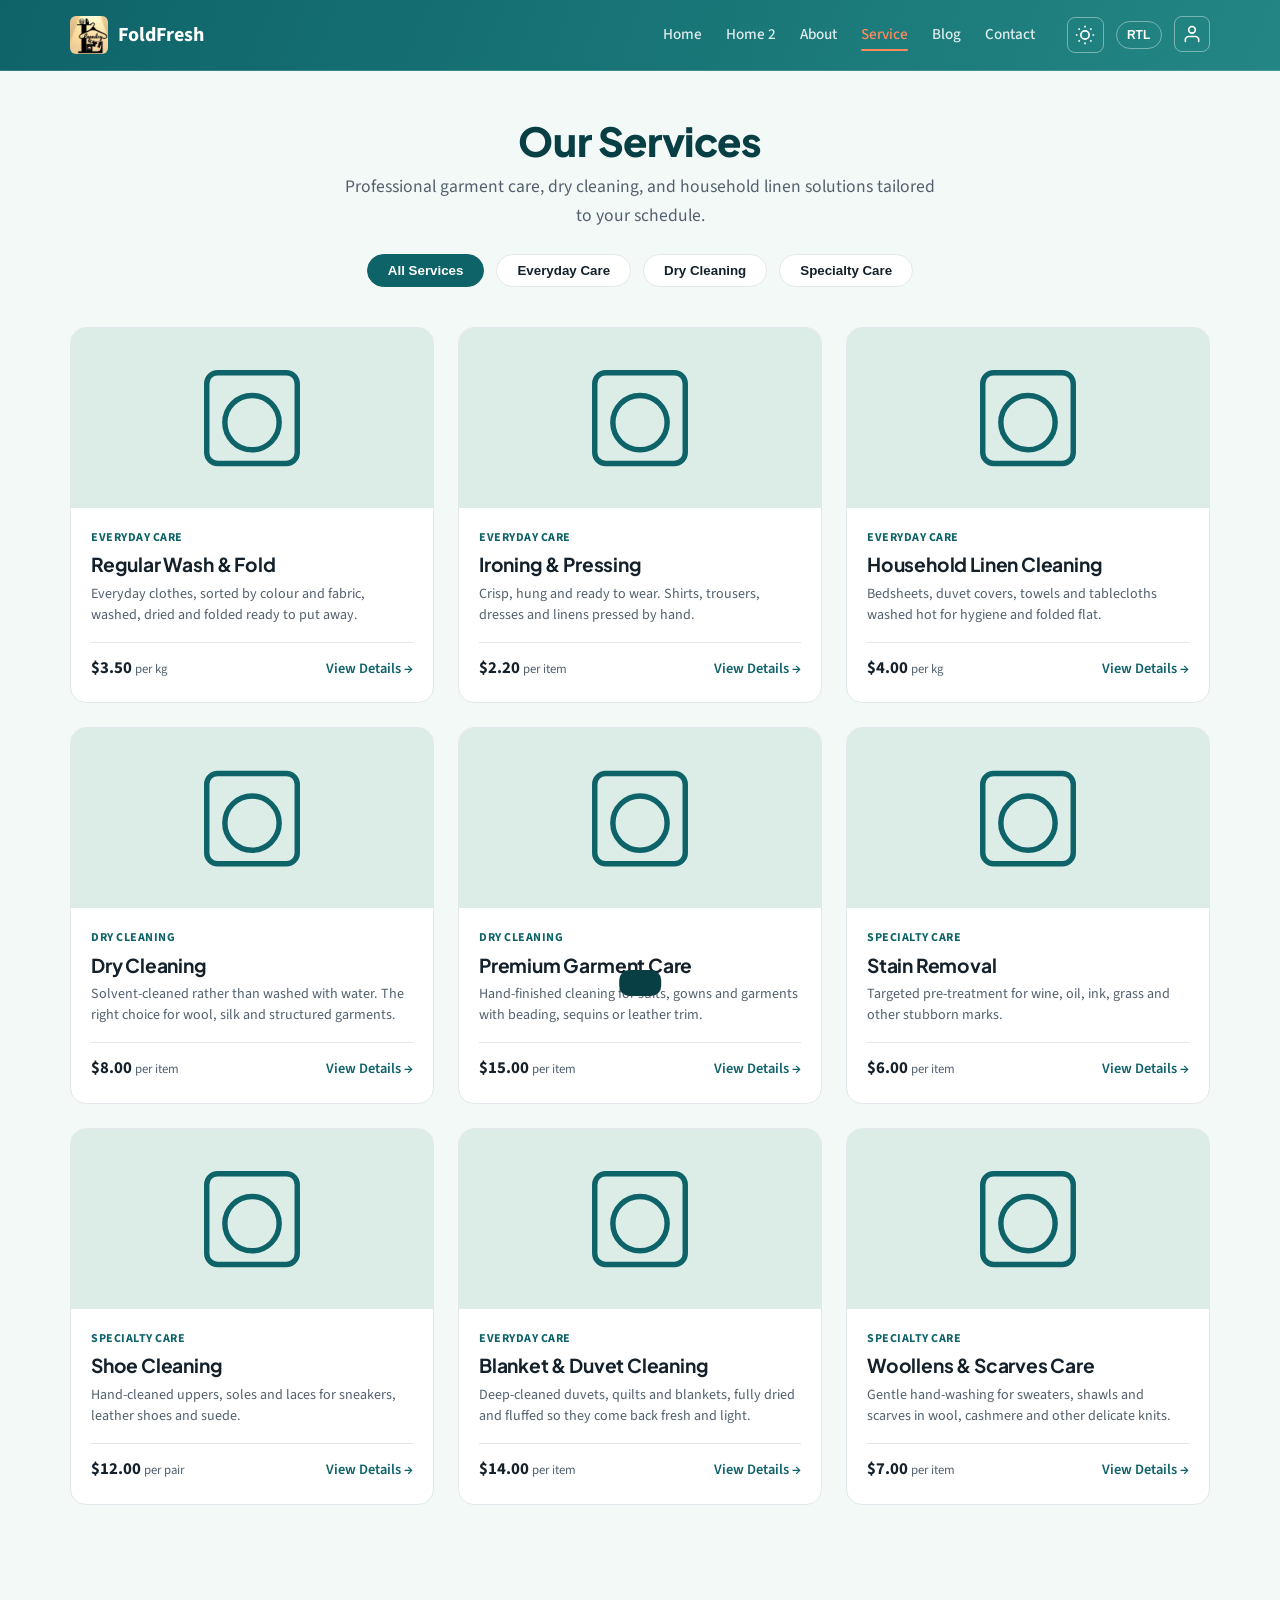
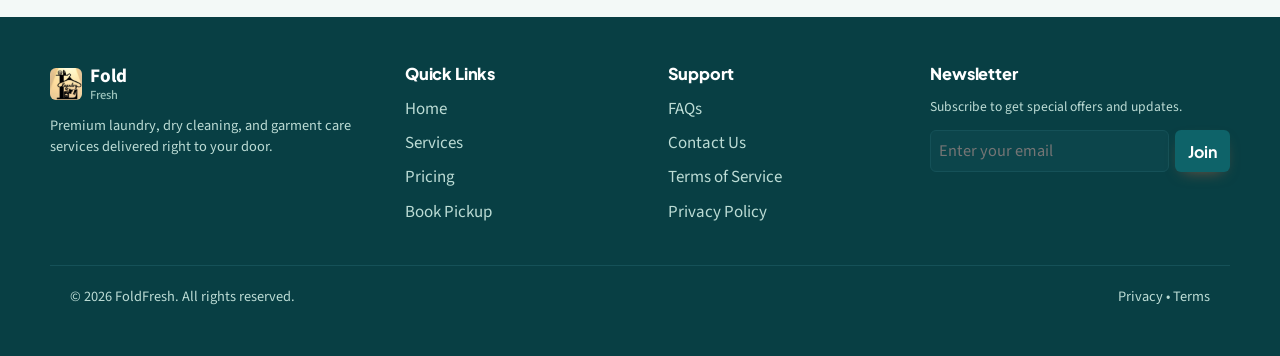
==== commit eec774e5: "commit" ====
--- a/services.html
+++ b/services.html
@@ -189,6 +189,7 @@
 </footer>
 
 <script src="js/data.js"></script>
+<script src="js/main.js"></script>
 <script>
   document.addEventListener("DOMContentLoaded", () => {
     const servicesGrid = document.getElementById("servicesGrid");
